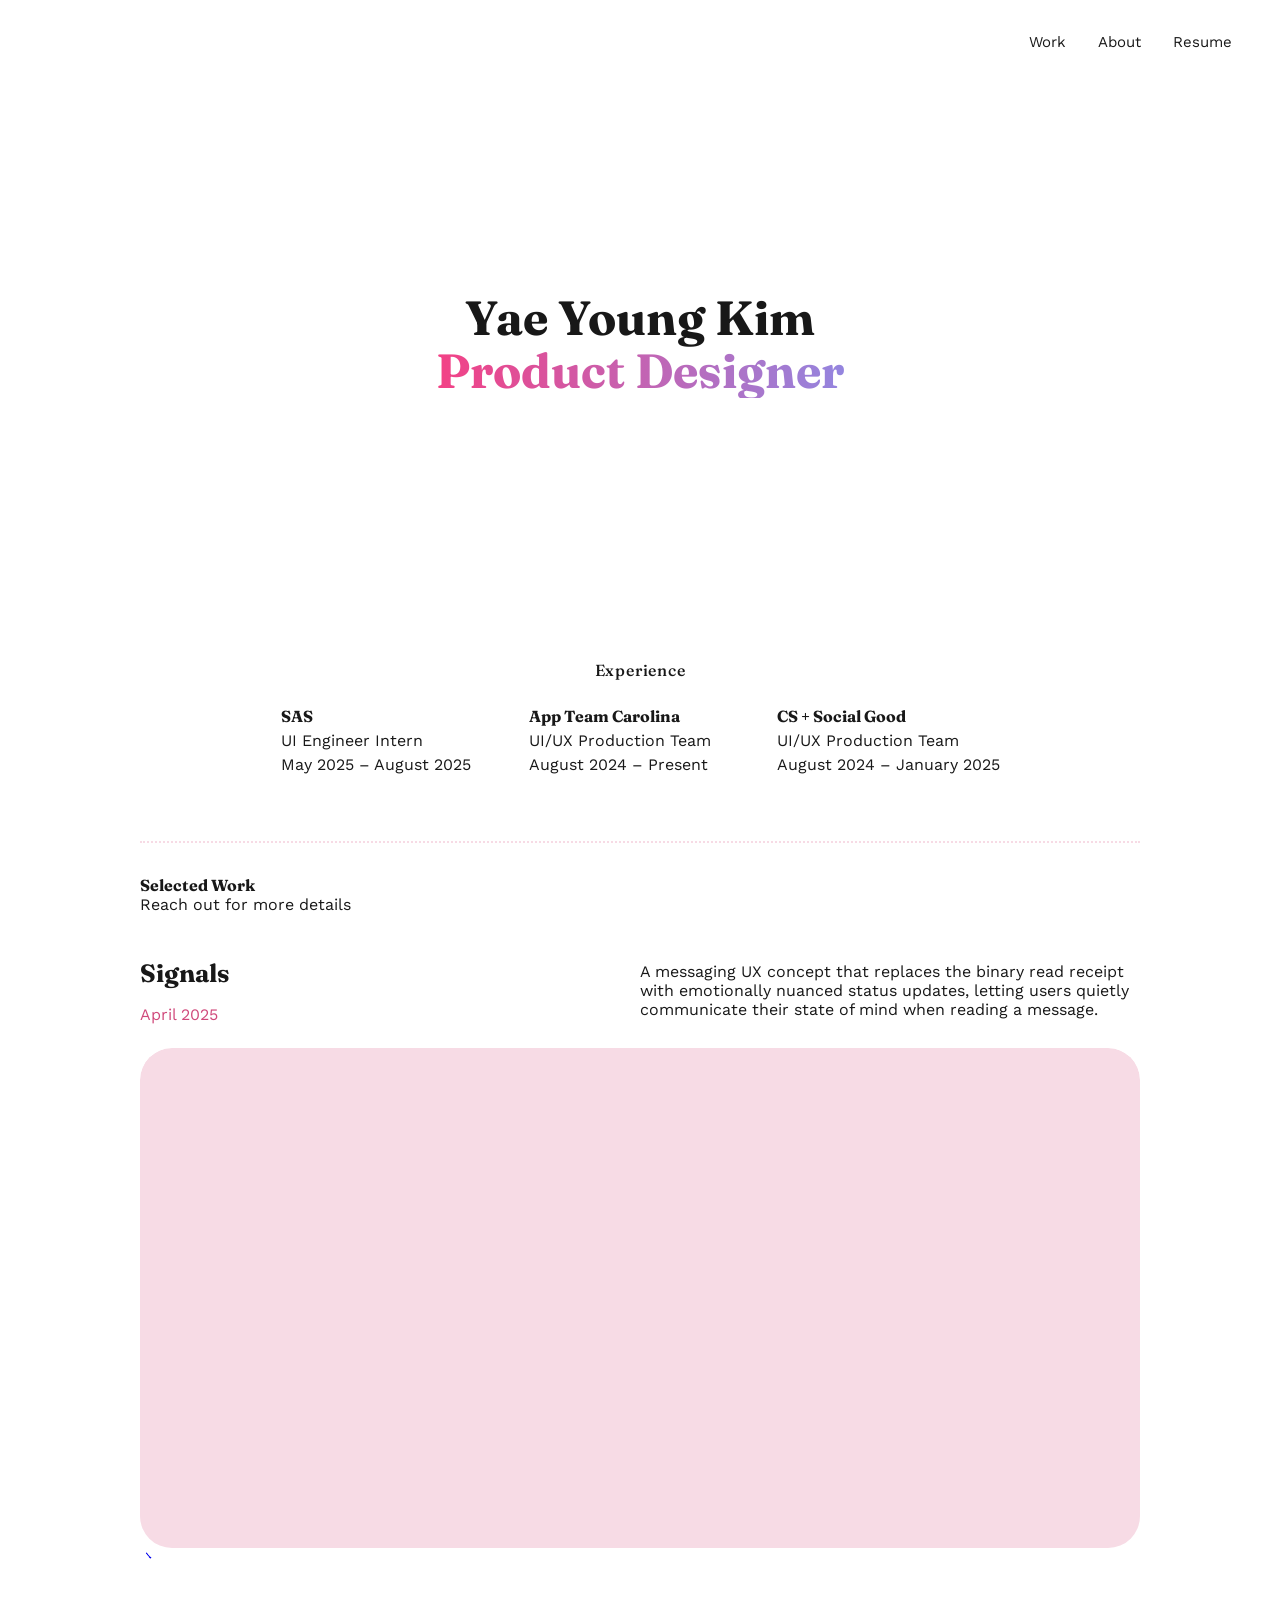
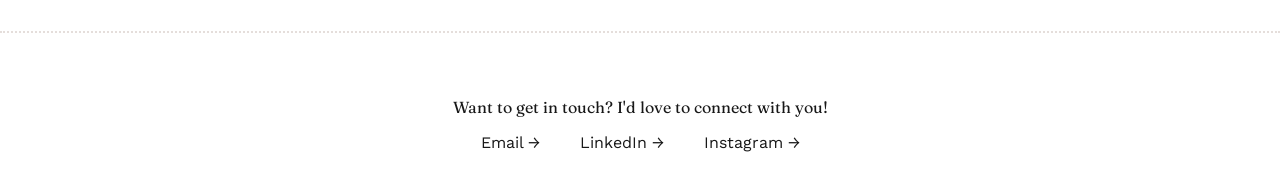
==== index.html @ 39e5ed63 "Icon for website" ====
<!DOCTYPE html>
<html lang="en">
  <head>
    <meta charset="UTF-8" />
    <meta name="viewport" content="width=device-width, initial-scale=1.0" />
    <title>Yae Young Kim | Product Designer</title>
    <!-- Google Fonts -->
    <link
      href="https://fonts.googleapis.com/css2?family=Fraunces:wght@700&family=Work+Sans:wght@400;500;700&display=swap"
      rel="stylesheet"
    />
    <link rel="stylesheet" href="styles.css" />
    <link rel="icon" href="Images/icon.jpg" type="image/x-icon" />
  </head>
  <body>
    <nav class="navbar">
      <ul>
        <li><a href="#work">Work</a></li>
        <li><a href="about.html">About</a></li>
        <li><a href="#resume">Resume</a></li>
      </ul>
    </nav>
    <main>
      <section class="hero">
        <h1>
          Yae Young Kim<br /><span class="gradient-text">Product Designer</span>
        </h1>
      </section>
      <section id="work" class="experience">
        <h2 style="font-family: 'Fraunces', serif">Experience</h2>
        <div class="experience-list">
          <div>
            <strong>SAS</strong><br />
            UI Engineer Intern<br />
            May 2025 – August 2025
          </div>
          <div>
            <strong>App Team Carolina</strong><br />
            UI/UX Production Team<br />
            August 2024 – Present
          </div>
          <div>
            <strong>CS + Social Good</strong><br />
            UI/UX Production Team<br />
            August 2024 – January 2025
          </div>
        </div>
      </section>
      <section id="selected-work" class="selected-work">
        <div class="work-header">
          <div>
            <span class="work-label">Selected Work</span><br />
            <span class="work-sub">Reach out for more details</span>
          </div>
        </div>
        <div class="work-project">
          <div class="work-project-main">
            <div class="work-project-info">
              <h3 class="work-title">
                <a href="signals.html" class="work-title-link"
                  >Signals <span class="arrow">&rarr;</span></a
                >
              </h3>
              <div class="work-date">April 2025</div>
            </div>
            <div class="work-project-desc">
              A messaging UX concept that replaces the binary read receipt with
              emotionally nuanced status updates, letting users quietly
              communicate their state of mind when reading a message.
            </div>
          </div>
          <div class="work-images">
            <a href="signals.html" class="work-image-link">
              <video
                src="Images/signals.mp4"
                class="work-img-desktop"
                autoplay
                loop
                muted
                playsinline
                poster="Images/signals-poster.jpg"
              ></video>
              <span class="img-arrow">&rarr;</span>
            </a>
          </div>
        </div>
      </section>
      <section id="about" class="about">
        <!-- About content goes here -->
      </section>
      <section id="resume" class="resume">
        <!-- Resume content or download link goes here -->
      </section>
    </main>
    <footer class="footer">
      <div class="footer-container">
        <p class="footer-heading">
          Want to get in touch? I'd love to connect with you!
        </p>
        <div class="footer-links">
          <a href="mailto:yaeyoung@ad.unc.edu">Email &rarr;</a>
          <a
            href="https://www.linkedin.com/in/yaeyyoung/"
            target="_blank"
            rel="noopener"
            >LinkedIn &rarr;</a
          >
          <a
            href="https://www.instagram.com/yaeyyoung/?hl=en"
            target="_blank"
            rel="noopener"
            >Instagram &rarr;</a
          >
        </div>
      </div>
    </footer>
  </body>
</html>
---- styles.css ----
body {
  margin: 0;
  padding: 0;
  background: white;
  font-family: "Work Sans", Arial, sans-serif;
  color: #181818;
}

.navbar {
  position: sticky;
  top: 0;
  background: white;
  padding: 2rem 3rem 0 0;
  text-align: right;
  z-index: 100;
  padding-bottom: 1.5rem;
}

.navbar ul {
  list-style: none;
  margin: 0;
  padding: 0;
  display: inline-flex;
  gap: 2rem;
}

.navbar a {
  text-decoration: none;
  color: #181818;
  font-family: "Work Sans", Arial, sans-serif;
  font-weight: 400;
  font-size: 15px;
  transition: color 0.2s;
}

.navbar a:hover {
  color: #a67c52;
}

main {
  display: flex;
  flex-direction: column;
  align-items: center;
  min-height: 100vh;
  justify-content: center;
}

.hero {
  display: flex;
  flex-direction: column;
  align-items: center;
  justify-content: center;
  min-height: 60vh;
}

.hero h1 {
  font-family: "Fraunces", serif;
  font-size: 3rem;
  font-weight: 700;
  text-align: center;
  margin: 0;
  line-height: 1.1;
}

.hero h1 span {
  display: block;
}

.experience {
  margin-top: 2rem;
  text-align: center;
}

.experience h2 {
  font-family: "Work Sans", Arial, sans-serif;
  font-size: 1rem;
  font-weight: 500;
  letter-spacing: 0.05em;
  margin-bottom: 1.5rem;
  color: #181818;
}

.experience-list {
  display: flex;
  justify-content: center;
  gap: 3rem;
  font-size: 1rem;
  font-family: "Work Sans", Arial, sans-serif;
  line-height: 1.5;
}

.experience-list div {
  min-width: 200px;
  text-align: left;
}

.experience-list strong {
  font-weight: 700;
  font-family: "Fraunces", serif;
}

@media (max-width: 900px) {
  .experience-list {
    flex-direction: column;
    align-items: center;
    gap: 1.5rem;
  }
  .experience-list div {
    text-align: center;
  }
}

.selected-work {
  margin: 4rem auto 0 auto;
  max-width: 1200px;
  padding: 2rem 0 0 0;
  border-top: 2px dotted #f7dbe5;
}

.work-header {
  margin-bottom: 2.5rem;
}

.work-label {
  font-family: "Fraunces", serif;
  font-weight: 700;
}

.work-sub {
  font-family: "Work Sans", Arial, sans-serif;
  color: #181818;
}

.work-project {
  display: flex;
  flex-direction: column;
}

.work-project-main {
  display: flex;
  flex-wrap: wrap;
  align-items: flex-start;
  justify-content: space-between;
  gap: 2rem;
  width: 100%;
  max-width: 100%;
  box-sizing: border-box;
}

.work-project-info {
  min-width: 320px;
}

.work-title {
  font-family: "Fraunces", serif;
  font-size: 25px;
  font-weight: 700;
  margin: 0 0 0.5rem 0;
  display: inline-block;
}

.work-title .arrow {
  display: inline-block;
  opacity: 0;
  transform: translateX(-10px);
  transition: opacity 0.3s, transform 0.3s;
}

.work-title-link:hover .arrow,
.work-title-link:focus .arrow {
  opacity: 1;
  transform: translateX(0);
}

.work-date {
  font-family: "Work Sans", Arial, sans-serif;
  margin-bottom: 0.5rem;
  color: #d0497b;
}

.work-project-desc {
  font-family: "Work Sans", Arial, sans-serif;
  max-width: 500px;
  margin-top: 0.5rem;
}

.work-images {
  width: 100%;
  max-width: 100%;
  margin-top: 1rem;
  display: flex;
  flex-direction: column;
  align-items: center;
  box-sizing: border-box;
}

.work-image-link {
  width: 100%;
  max-width: 100%;
  display: block;
  border-radius: 2rem;
  overflow: hidden;
}

.work-image-link img {
  width: 100%;
  max-width: 100%;
  height: 400px;
  object-fit: cover;
  display: block;
  transition: transform 0.4s cubic-bezier(0.4, 1.5, 0.5, 1);
}

.work-image-link:hover img,
.work-image-link:focus img {
  transform: scale(1.05);
  z-index: 1;
}

.work-img-mobile {
  border-radius: 2rem;
  background: #ede6e3;
  width: 300px;
  height: 180px;
  object-fit: cover;
}

.work-img-desktop {
  border-radius: 2rem;
  background: #f7dbe5;
  width: 100%;
  max-width: 100%;
  height: auto;
  object-fit: cover;
  display: block;
}

@media (max-width: 900px) {
  .work-project-main {
    flex-direction: column;
    gap: 1.5rem;
  }
  .work-title {
    font-size: 2rem;
  }
  .work-img-desktop {
    width: 90vw;
    height: auto;
    min-width: 0;
  }
  .work-img-mobile {
    width: 45vw;
    height: auto;
    min-width: 0;
  }
}

img {
  width: 100%;
  height: 400px;
  object-fit: cover;
  display: block;
}

.work-img-desktop,
.work-img-mobile {
  width: 100%;
  height: 500px;
  max-width: 100%;
  object-fit: cover;
  display: block;
}

.footer {
  border-top: 2px dotted #e5dedb;
  margin-top: 4rem;
  padding: 3rem 0 2rem 0;
  background: transparent;
}

.footer-container {
  max-width: 1200px;
  margin: 0 auto;
  text-align: center;
}

.footer-heading {
  font-family: "Fraunces", serif;
  margin-bottom: 2 rem;
  color: #181818;
}

.footer-links {
  display: flex;
  justify-content: center;
  gap: 2.5rem;
  flex-wrap: wrap;
}

.footer-links a {
  font-family: "Work Sans", Arial, sans-serif;
  color: #181818;
  text-decoration: none;
  transition: color 0.2s;
}

.footer-links a:hover {
  color: #a67c52;
}

@media (max-width: 700px) {
  .footer-heading {
    font-size: 1.5rem;
  }
  .footer-links {
    gap: 1.2rem;
  }
  .footer-links a {
    font-size: 1rem;
  }
}

.work-title-link {
  color: inherit;
  text-decoration: none;
  font-family: inherit;
  font-size: inherit;
  font-weight: inherit;
  display: inline-block;
  transition: color 0.2s;
}

.work-title-link:hover {
  color: #a67c52;
}

/* Remove or override any global .arrow styles if present */
.arrow {
  font-size: 2.2rem;
  vertical-align: middle;
  /* Remove any always-visible settings */
}

.gradient-text {
  background: linear-gradient(90deg, #f34185, #9485df);
  -webkit-background-clip: text;
  -webkit-text-fill-color: transparent;
  background-clip: text;
  color: transparent;
  display: inline-block;
}
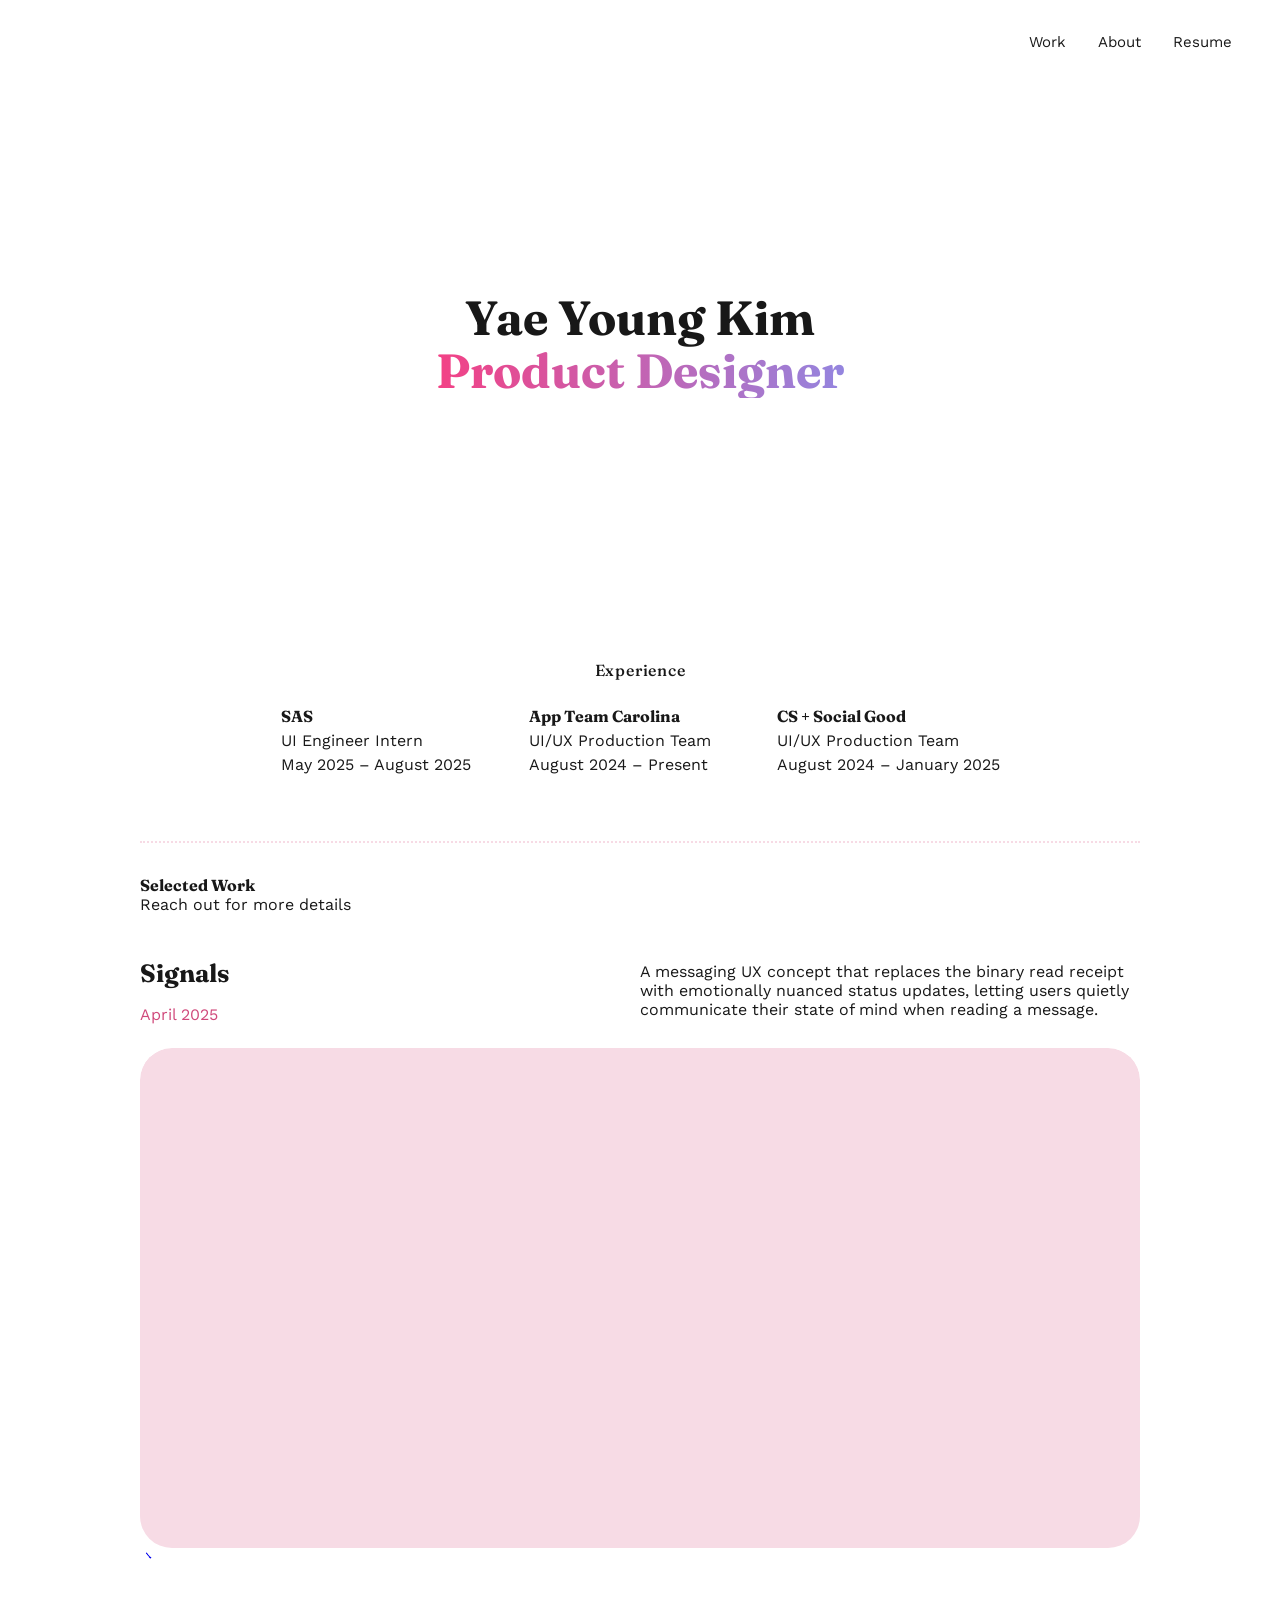
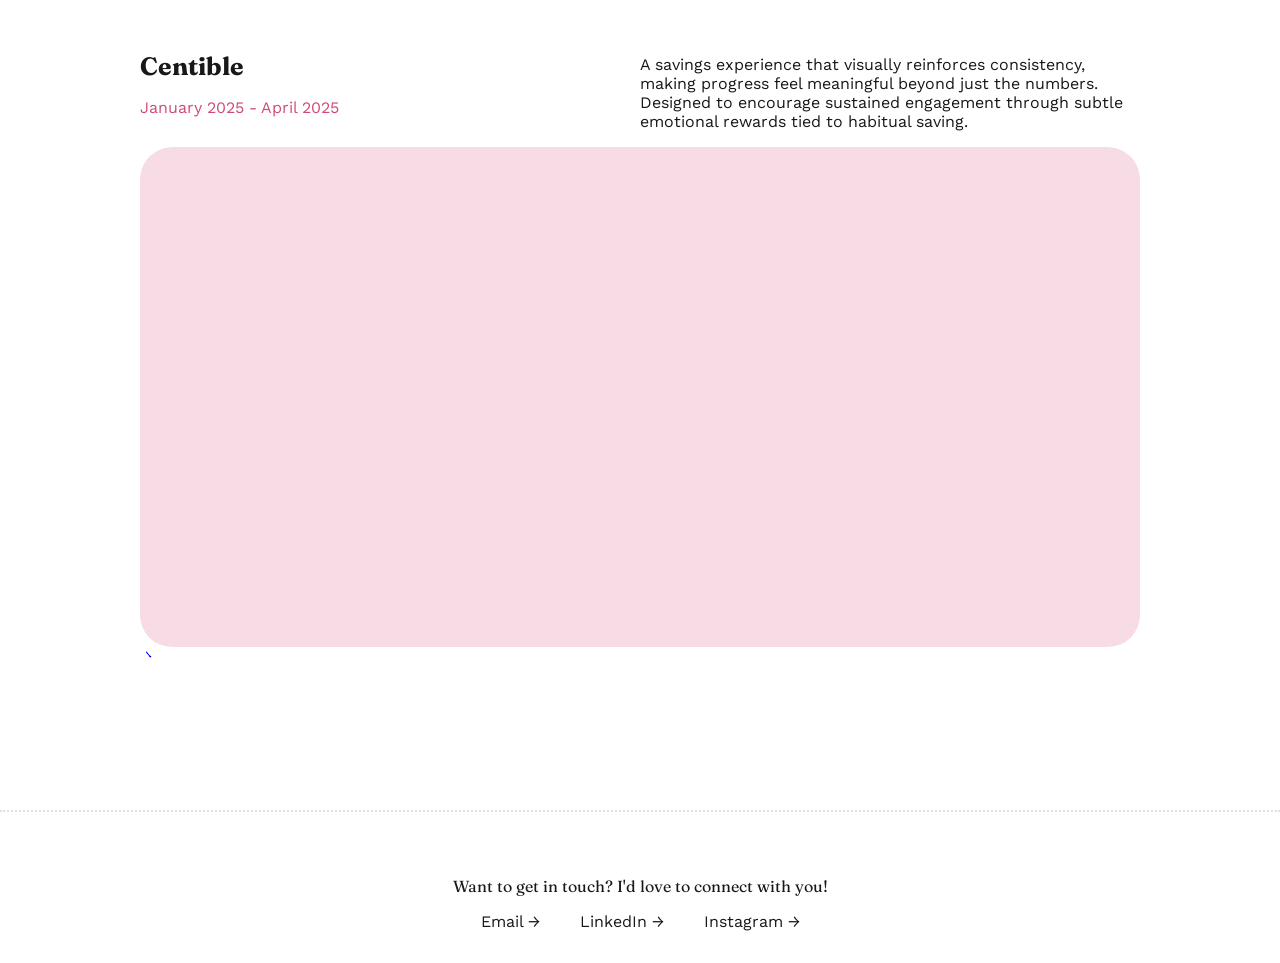
==== commit 1066989d: "Centible case study, minor font size changes to signals case study" ====
--- a/index.html
+++ b/index.html
@@ -53,6 +53,8 @@
             <span class="work-sub">Reach out for more details</span>
           </div>
         </div>
+
+        <!-- signals -->
         <div class="work-project">
           <div class="work-project-main">
             <div class="work-project-info">
@@ -79,6 +81,39 @@
                 muted
                 playsinline
                 poster="Images/signals-poster.jpg"
+              ></video>
+              <span class="img-arrow">&rarr;</span>
+            </a>
+          </div>
+        </div>
+
+        <!-- centible -->
+        <div class="work-project">
+          <div class="work-project-main">
+            <div class="work-project-info">
+              <h3 class="work-title">
+                <a href="centible.html" class="work-title-link"
+                  >Centible <span class="arrow">&rarr;</span></a
+                >
+              </h3>
+              <div class="work-date">January 2025 - April 2025</div>
+            </div>
+            <div class="work-project-desc">
+              A savings experience that visually reinforces consistency, making
+              progress feel meaningful beyond just the numbers. Designed to
+              encourage sustained engagement through subtle emotional rewards
+              tied to habitual saving.
+            </div>
+          </div>
+          <div class="work-images">
+            <a href="centible.html" class="work-image-link">
+              <video
+                src="Images/centible_cover.mp4"
+                class="work-img-desktop"
+                autoplay
+                loop
+                muted
+                playsinline
               ></video>
               <span class="img-arrow">&rarr;</span>
             </a>
--- a/styles.css
+++ b/styles.css
@@ -134,6 +134,7 @@
 .work-project {
   display: flex;
   flex-direction: column;
+  margin-bottom: 80px;
 }
 
 .work-project-main {
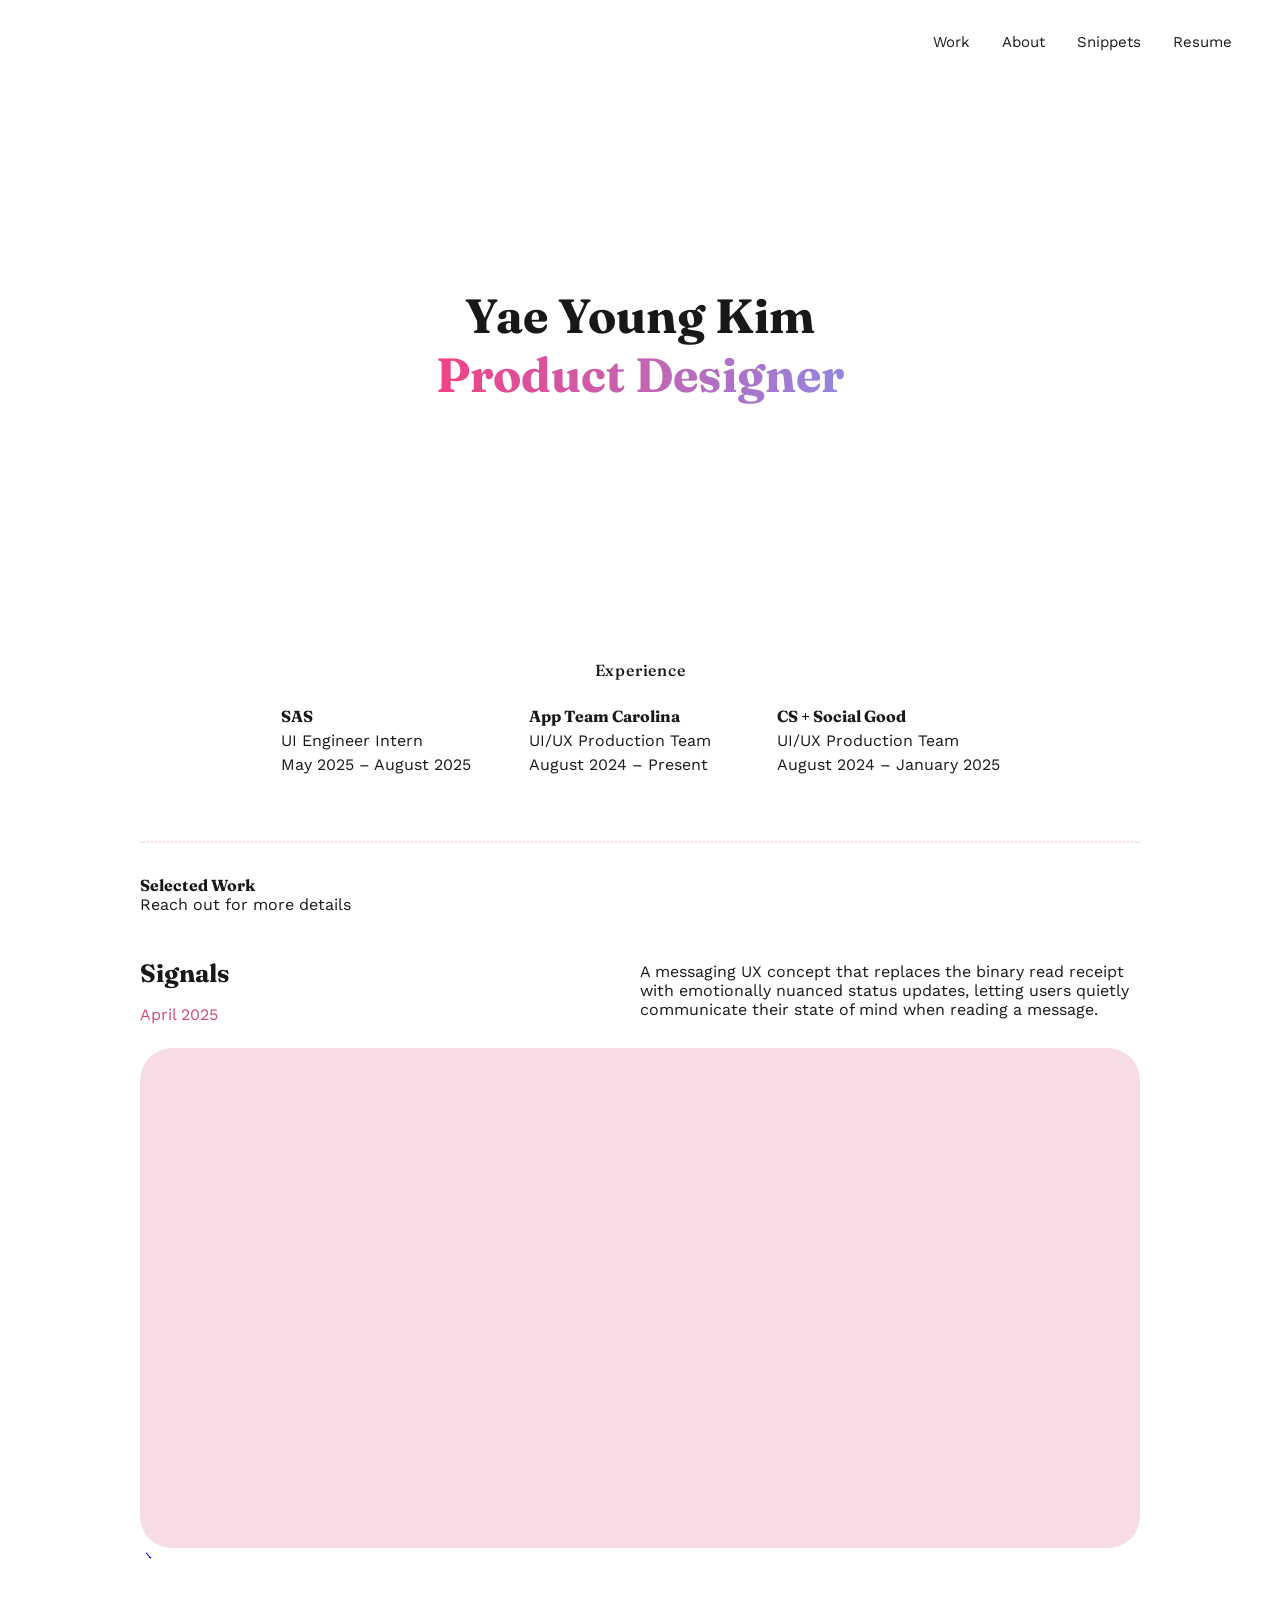
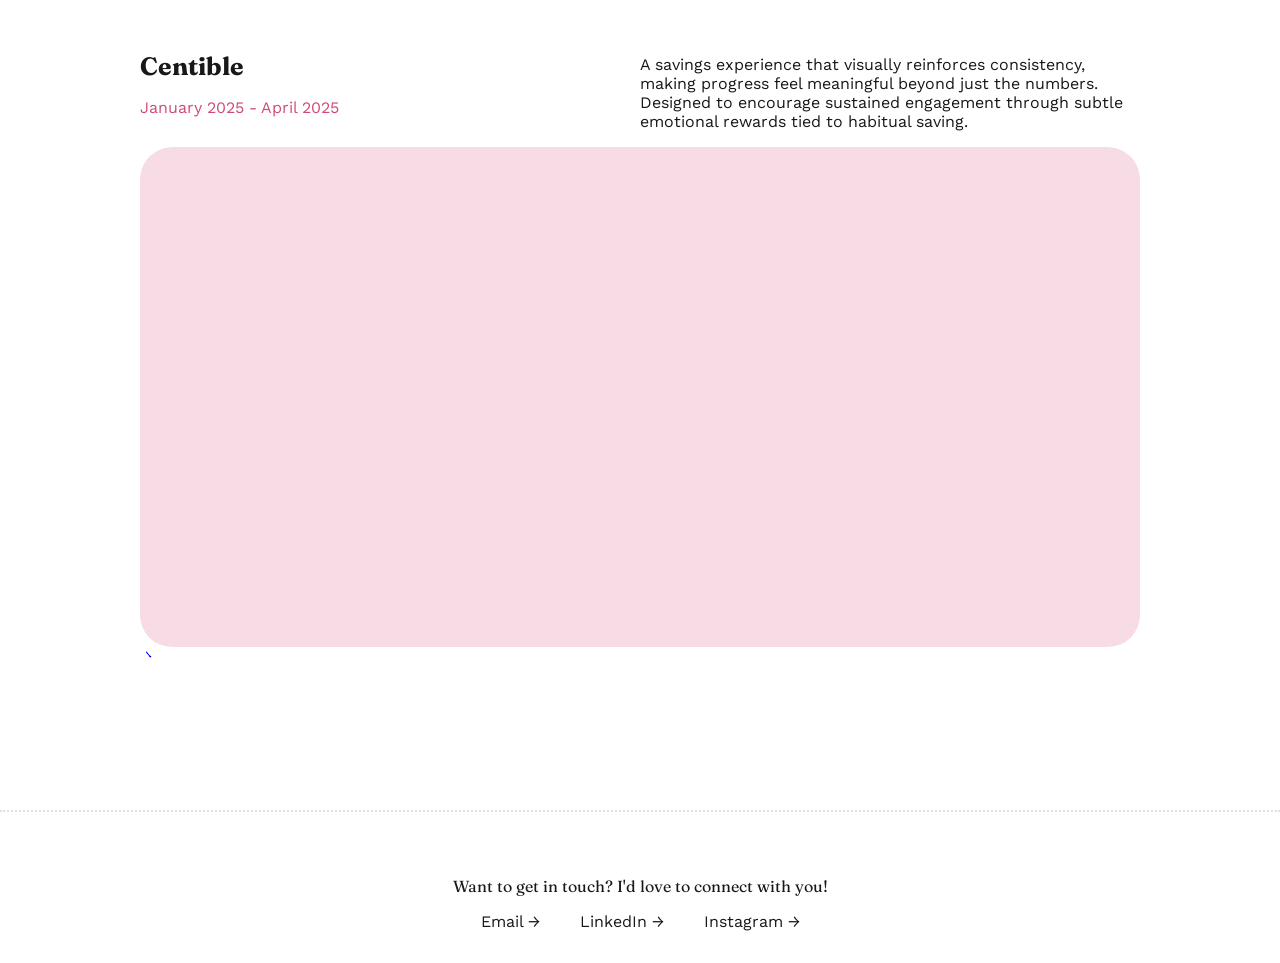
==== commit 5abba134: "Snippets section" ====
--- a/index.html
+++ b/index.html
@@ -17,6 +17,7 @@
       <ul>
         <li><a href="#work">Work</a></li>
         <li><a href="about.html">About</a></li>
+        <li><a href="album.html">Snippets</a></li>
         <li><a href="#resume">Resume</a></li>
       </ul>
     </nav>
--- a/styles.css
+++ b/styles.css
@@ -59,7 +59,6 @@
   font-weight: 700;
   text-align: center;
   margin: 0;
-  line-height: 1.1;
 }
 
 .hero h1 span {
@@ -350,3 +349,109 @@
   color: transparent;
   display: inline-block;
 }
+
+/* Album Page Styles */
+.album-hero {
+  display: flex;
+  flex-direction: column;
+  align-items: center;
+  justify-content: center;
+  min-height: 30vh;
+  text-align: center;
+  padding: 2rem 1rem;
+}
+
+.album-subtitle {
+  font-family: "Work Sans", Arial, sans-serif;
+  font-size: 1.2rem;
+  color: #181818;
+  margin-top: 1rem;
+}
+
+.masonry-grid {
+  columns: 4;
+  column-gap: 1.2rem;
+  padding: 1.5rem;
+  max-width: 1600px;
+  margin: 0 auto;
+}
+
+.masonry-item {
+  break-inside: avoid;
+  margin-bottom: 1.2rem;
+  position: relative;
+  border-radius: 1rem;
+  overflow: hidden;
+  background: #f5f5f5;
+}
+
+.masonry-item img,
+.masonry-item video {
+  width: 100%;
+  height: auto;
+  display: block;
+  transition: all 0.4s cubic-bezier(0.4, 1.5, 0.5, 1);
+}
+
+.image-overlay {
+  position: absolute;
+  top: 0;
+  left: 0;
+  right: 0;
+  bottom: 0;
+  background: rgba(255, 255, 255, 0);
+  display: flex;
+  align-items: center;
+  justify-content: center;
+  opacity: 0;
+  transition: all 0.4s cubic-bezier(0.4, 1.5, 0.5, 1);
+}
+
+.image-description {
+  color: #181818;
+  font-family: "Work Sans", Arial, sans-serif;
+  font-size: 1rem;
+  text-align: center;
+  padding: 1rem;
+  transform: translateY(20px);
+  transition: transform 0.4s cubic-bezier(0.4, 1.5, 0.5, 1);
+}
+
+.masonry-item:hover img,
+.masonry-item:hover video {
+  filter: brightness(0.9);
+}
+
+.masonry-item:hover .image-overlay {
+  background: rgba(255, 255, 255, 0.9);
+  opacity: 1;
+}
+
+.masonry-item:hover .image-description {
+  transform: translateY(0);
+}
+
+@media (max-width: 1400px) {
+  .masonry-grid {
+    columns: 3;
+    padding: 1rem;
+  }
+}
+
+@media (max-width: 1024px) {
+  .masonry-grid {
+    columns: 2;
+    padding: 1rem;
+  }
+}
+
+@media (max-width: 768px) {
+  .masonry-grid {
+    columns: 1;
+    padding: 0.5rem;
+  }
+
+  .masonry-item {
+    margin-bottom: 1rem;
+  }
+}
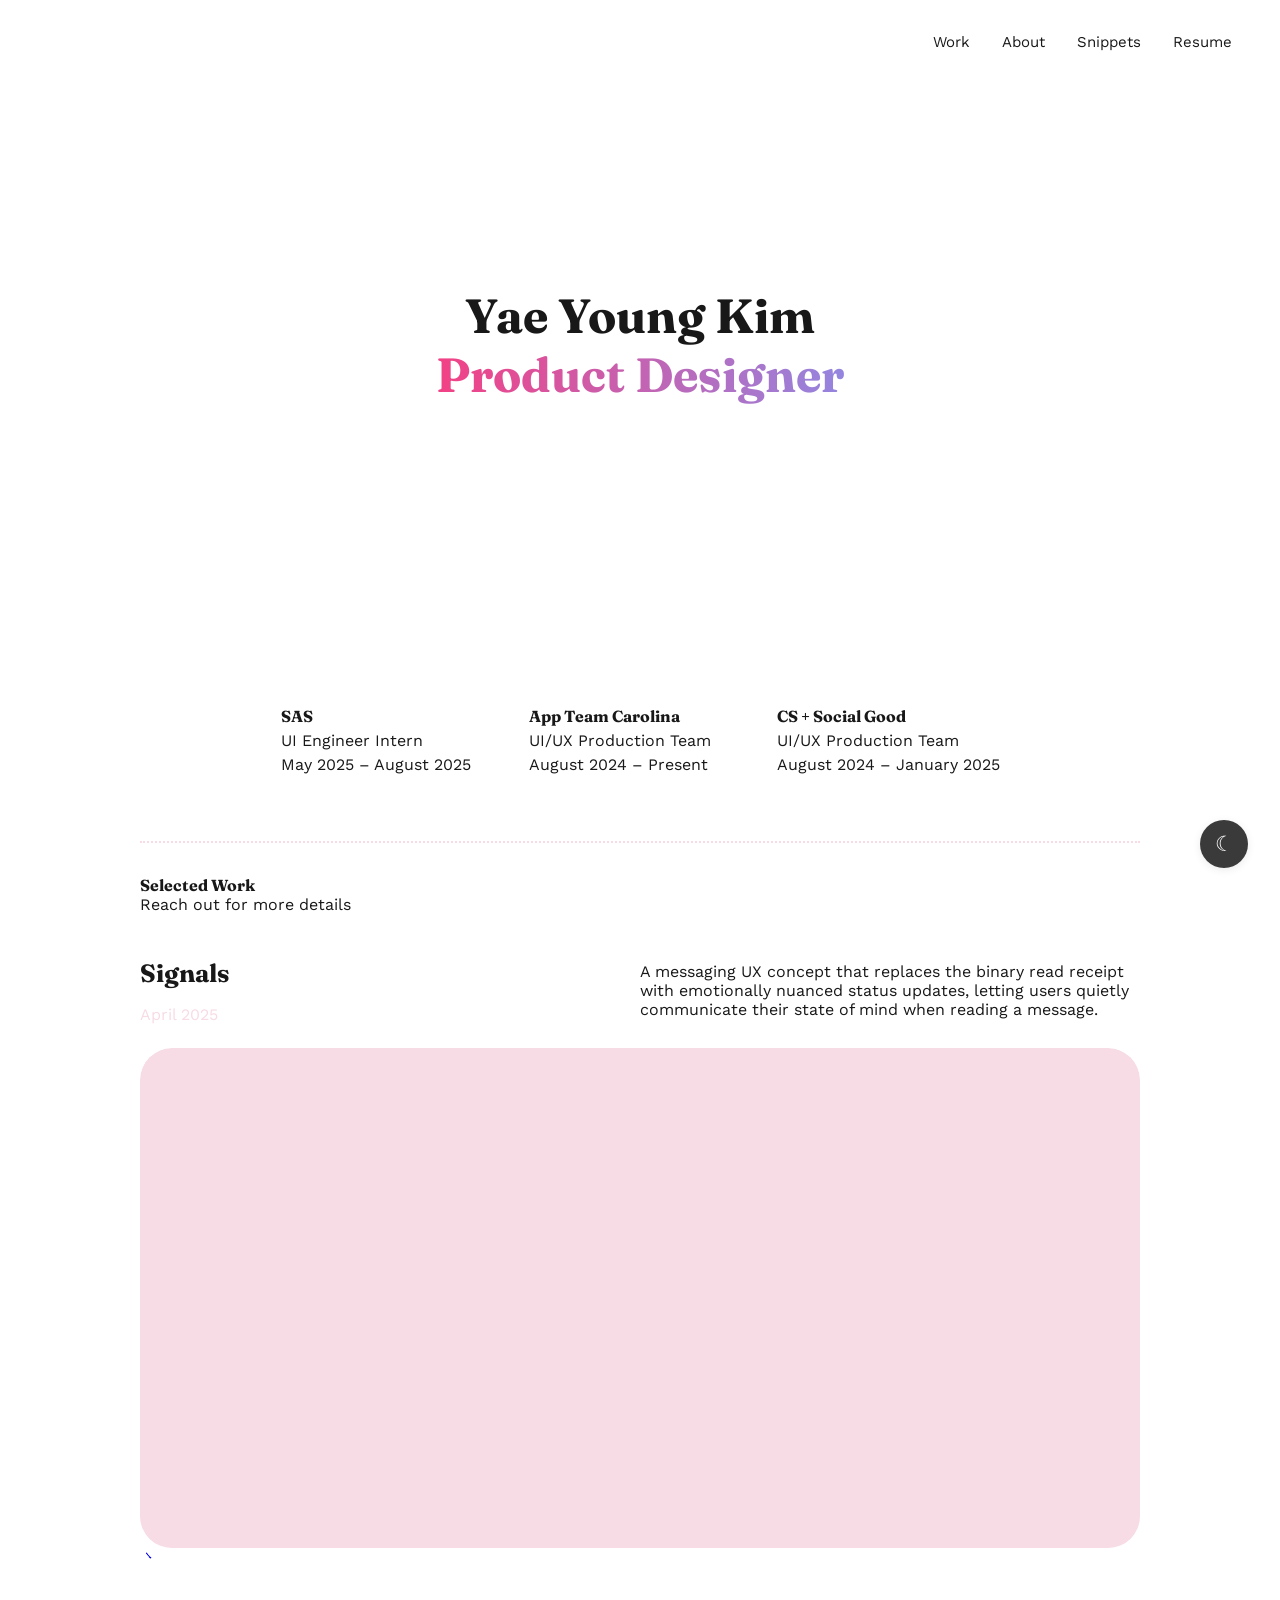
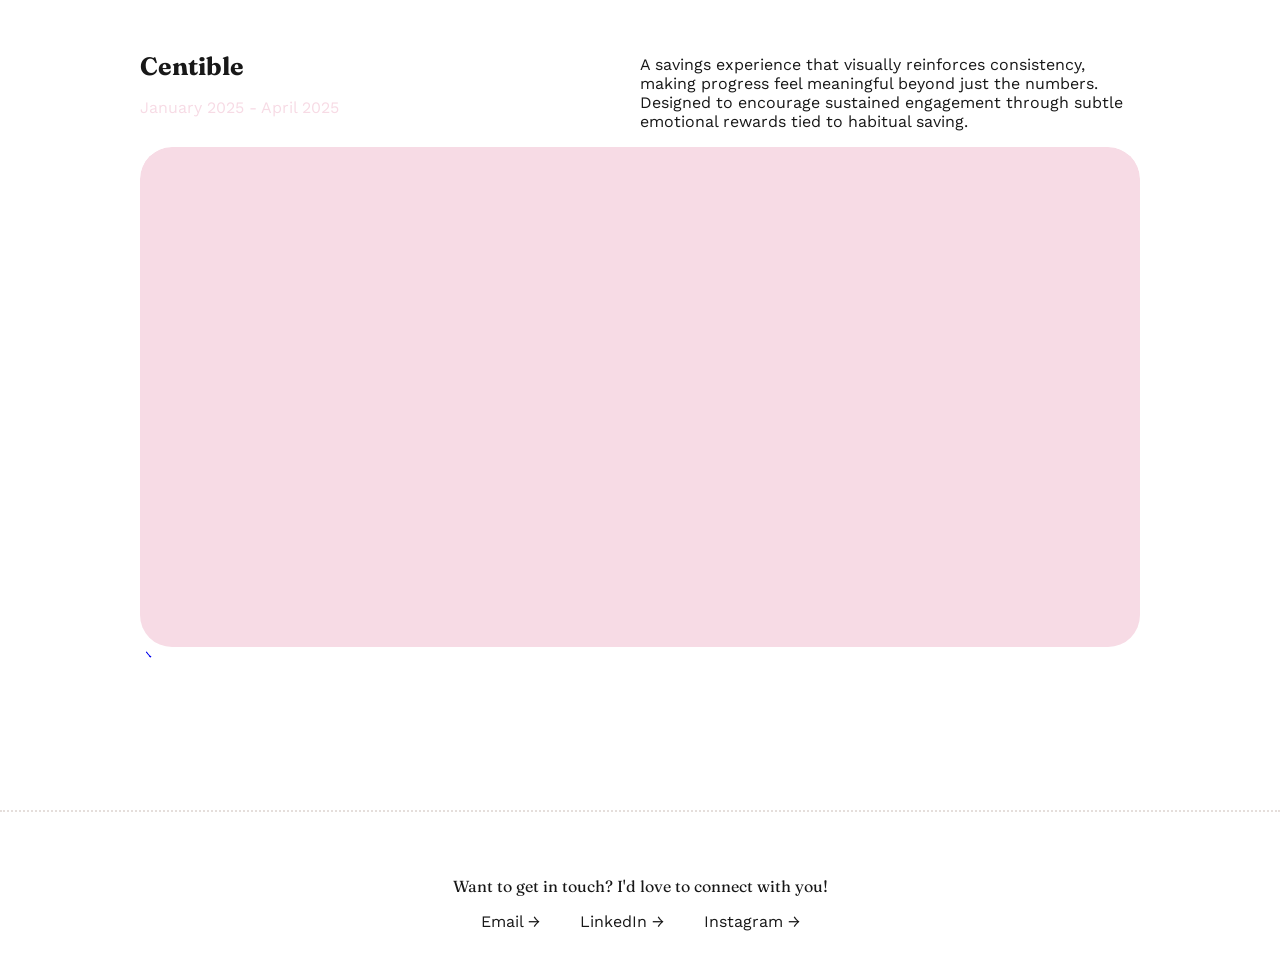
==== commit ad2448c0: "Dark mode, added an image to album.html, changed icon picture" ====
--- a/index.html
+++ b/index.html
@@ -3,14 +3,14 @@
   <head>
     <meta charset="UTF-8" />
     <meta name="viewport" content="width=device-width, initial-scale=1.0" />
-    <title>Yae Young Kim | Product Designer</title>
+    <title>Yae Young Kim</title>
     <!-- Google Fonts -->
     <link
       href="https://fonts.googleapis.com/css2?family=Fraunces:wght@700&family=Work+Sans:wght@400;500;700&display=swap"
       rel="stylesheet"
     />
     <link rel="stylesheet" href="styles.css" />
-    <link rel="icon" href="Images/icon.jpg" type="image/x-icon" />
+    <link rel="icon" href="Images/loopy.png" type="image/x-icon" />
   </head>
   <body>
     <nav class="navbar">
@@ -18,7 +18,14 @@
         <li><a href="#work">Work</a></li>
         <li><a href="about.html">About</a></li>
         <li><a href="album.html">Snippets</a></li>
-        <li><a href="#resume">Resume</a></li>
+        <li>
+          <a
+            href="https://drive.google.com/file/d/1s6A3gieS58q5g8A9rHvCLJMA7dpZjDUs/view?usp=sharing"
+            target="_blank"
+            rel="noopener"
+            >Resume</a
+          >
+        </li>
       </ul>
     </nav>
     <main>
@@ -150,5 +157,29 @@
         </div>
       </div>
     </footer>
+    <button
+      id="darkModeToggle"
+      class="dark-mode-toggle"
+      aria-label="Toggle dark mode"
+    >
+      ☾
+    </button>
+    <script>
+      const toggle = document.getElementById("darkModeToggle");
+      const prefersDark = window.matchMedia(
+        "(prefers-color-scheme: dark)"
+      ).matches;
+      const savedMode = localStorage.getItem("darkMode");
+      if (savedMode === "true" || (!savedMode && prefersDark)) {
+        document.body.classList.add("dark-mode");
+      }
+      toggle.addEventListener("click", () => {
+        document.body.classList.toggle("dark-mode");
+        localStorage.setItem(
+          "darkMode",
+          document.body.classList.contains("dark-mode")
+        );
+      });
+    </script>
   </body>
 </html>
--- a/styles.css
+++ b/styles.css
@@ -76,7 +76,7 @@
   font-weight: 500;
   letter-spacing: 0.05em;
   margin-bottom: 1.5rem;
-  color: #181818;
+  color: white;
 }
 
 .experience-list {
@@ -175,7 +175,7 @@
 .work-date {
   font-family: "Work Sans", Arial, sans-serif;
   margin-bottom: 0.5rem;
-  color: #d0497b;
+  color: #f7dbe5;
 }
 
 .work-project-desc {
@@ -455,3 +455,91 @@
     margin-bottom: 1rem;
   }
 }
+
+/* Dark Mode Toggle Button */
+.dark-mode-toggle {
+  position: fixed;
+  bottom: 2rem;
+  right: 2rem;
+  width: 48px;
+  height: 48px;
+  background: #3a3a3a;
+  border: none;
+  border-radius: 50%;
+  box-shadow: 0 2px 8px rgba(0, 0, 0, 0.08);
+  display: flex;
+  align-items: center;
+  justify-content: center;
+  cursor: pointer;
+  z-index: 2000;
+  font-size: 1.3rem;
+  transition: background 0.3s;
+  color: white;
+}
+
+.dark-mode-toggle:hover {
+  background: #686666;
+}
+
+.dark-mode-toggle .moon {
+  display: block;
+  width: 24px;
+  height: 24px;
+  background: radial-gradient(circle at 60% 40%, #181818 60%, transparent 62%);
+  border-radius: 50%;
+  position: relative;
+}
+
+.dark-mode-toggle .moon::before {
+  content: "";
+  position: absolute;
+  left: 8px;
+  top: 4px;
+  width: 16px;
+  height: 16px;
+  background: #f7dbe5;
+  border-radius: 50%;
+  box-shadow: 0 0 0 0 #f7dbe5;
+}
+
+/* Dark Mode Styles */
+body.dark-mode {
+  background: #181818;
+  color: white;
+}
+
+body.dark-mode .navbar,
+body.dark-mode .footer {
+  background: #181818;
+  border-color: #3a3a3a;
+}
+
+body.dark-mode .navbar a,
+body.dark-mode .footer-links a,
+body.dark-mode .footer-heading {
+  color: white;
+}
+
+body.dark-mode .selected-work,
+body.dark-mode .experience,
+body.dark-mode .about-section,
+body.dark-mode .album-hero,
+body.dark-mode .masonry-item {
+  color: white;
+}
+
+body.dark-mode .gradient-text {
+  background: linear-gradient(90deg, #e75488, #9485df);
+  -webkit-background-clip: text;
+  -webkit-text-fill-color: transparent;
+  background-clip: text;
+  color: transparent;
+}
+
+body.dark-mode .image-overlay {
+  background: rgba(24, 24, 24, 0.85) !important;
+}
+
+body.dark-mode .image-description {
+  color: #f7dbe5;
+}
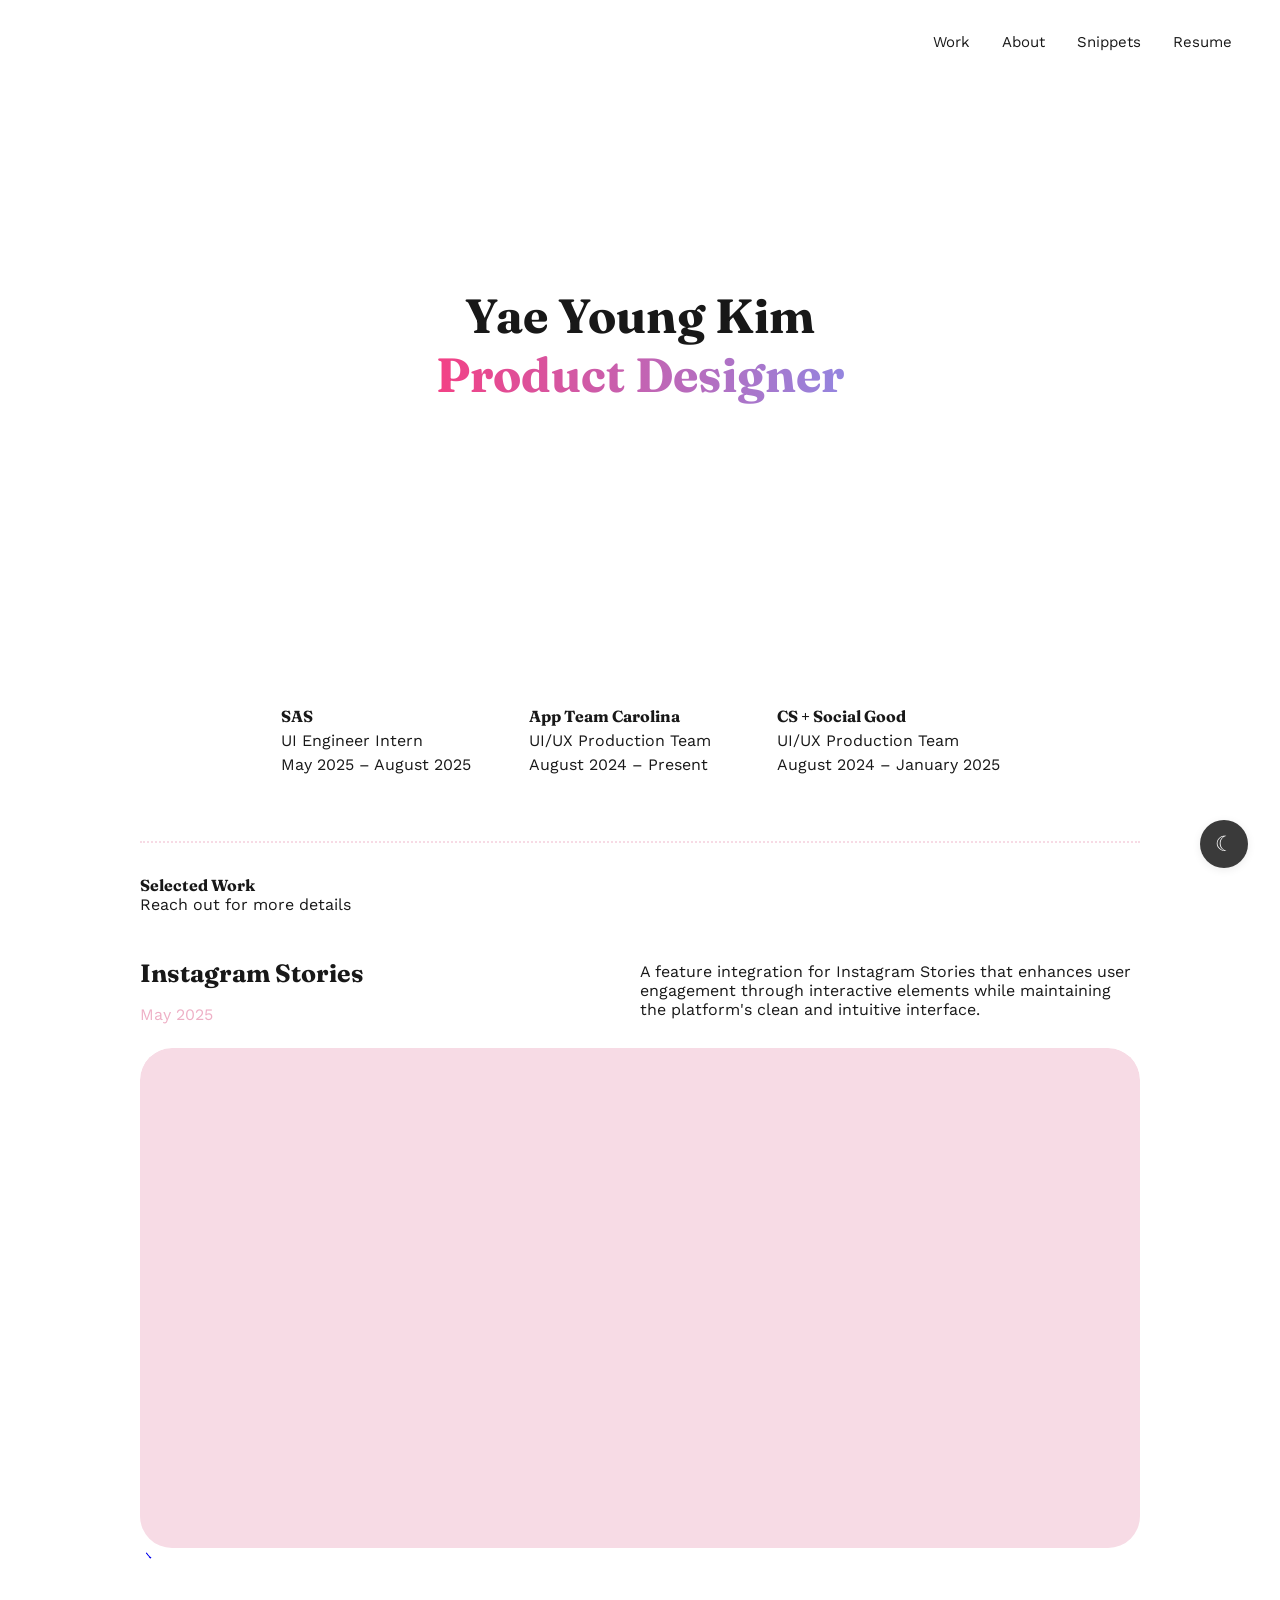
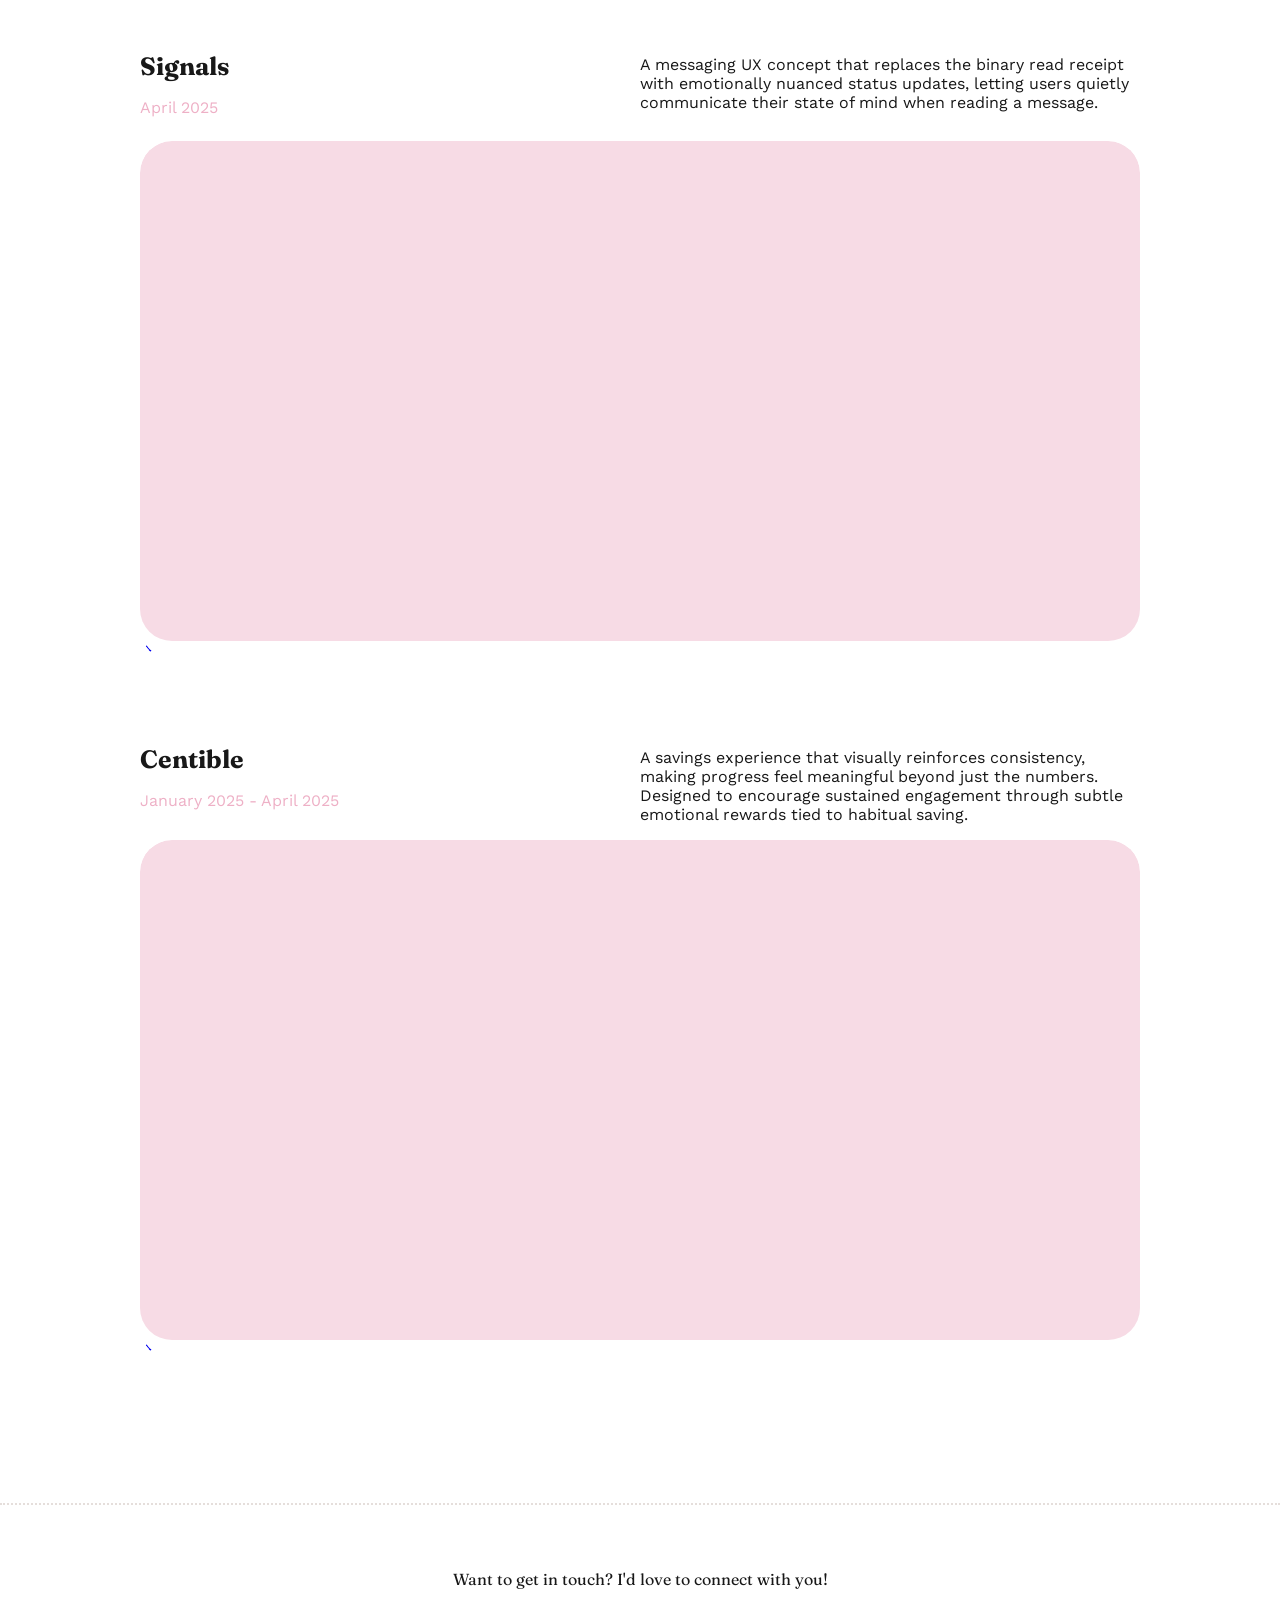
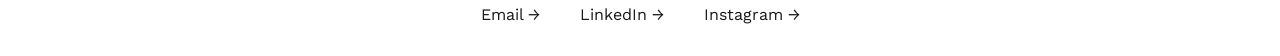
==== commit 173691ae: "Dark mode changes and added instagram case study" ====
--- a/index.html
+++ b/index.html
@@ -62,6 +62,39 @@
           </div>
         </div>
 
+        <!-- instagram -->
+        <div class="work-project">
+          <div class="work-project-main">
+            <div class="work-project-info">
+              <h3 class="work-title">
+                <a href="instagram.html" class="work-title-link"
+                  >Instagram Stories <span class="arrow">&rarr;</span></a
+                >
+              </h3>
+              <div class="work-date">May 2025</div>
+            </div>
+            <div class="work-project-desc">
+              A feature integration for Instagram Stories that enhances user
+              engagement through interactive elements while maintaining the
+              platform's clean and intuitive interface.
+            </div>
+          </div>
+          <div class="work-images">
+            <a href="instagram.html" class="work-image-link">
+              <video
+                src="Images/IG.mp4"
+                class="work-img-desktop"
+                autoplay
+                loop
+                muted
+                playsinline
+                poster="Images/instagram-poster.jpg"
+              ></video>
+              <span class="img-arrow">&rarr;</span>
+            </a>
+          </div>
+        </div>
+
         <!-- signals -->
         <div class="work-project">
           <div class="work-project-main">
--- a/styles.css
+++ b/styles.css
@@ -175,7 +175,7 @@
 .work-date {
   font-family: "Work Sans", Arial, sans-serif;
   margin-bottom: 0.5rem;
-  color: #f7dbe5;
+  color: #eeb0c6;
 }
 
 .work-project-desc {
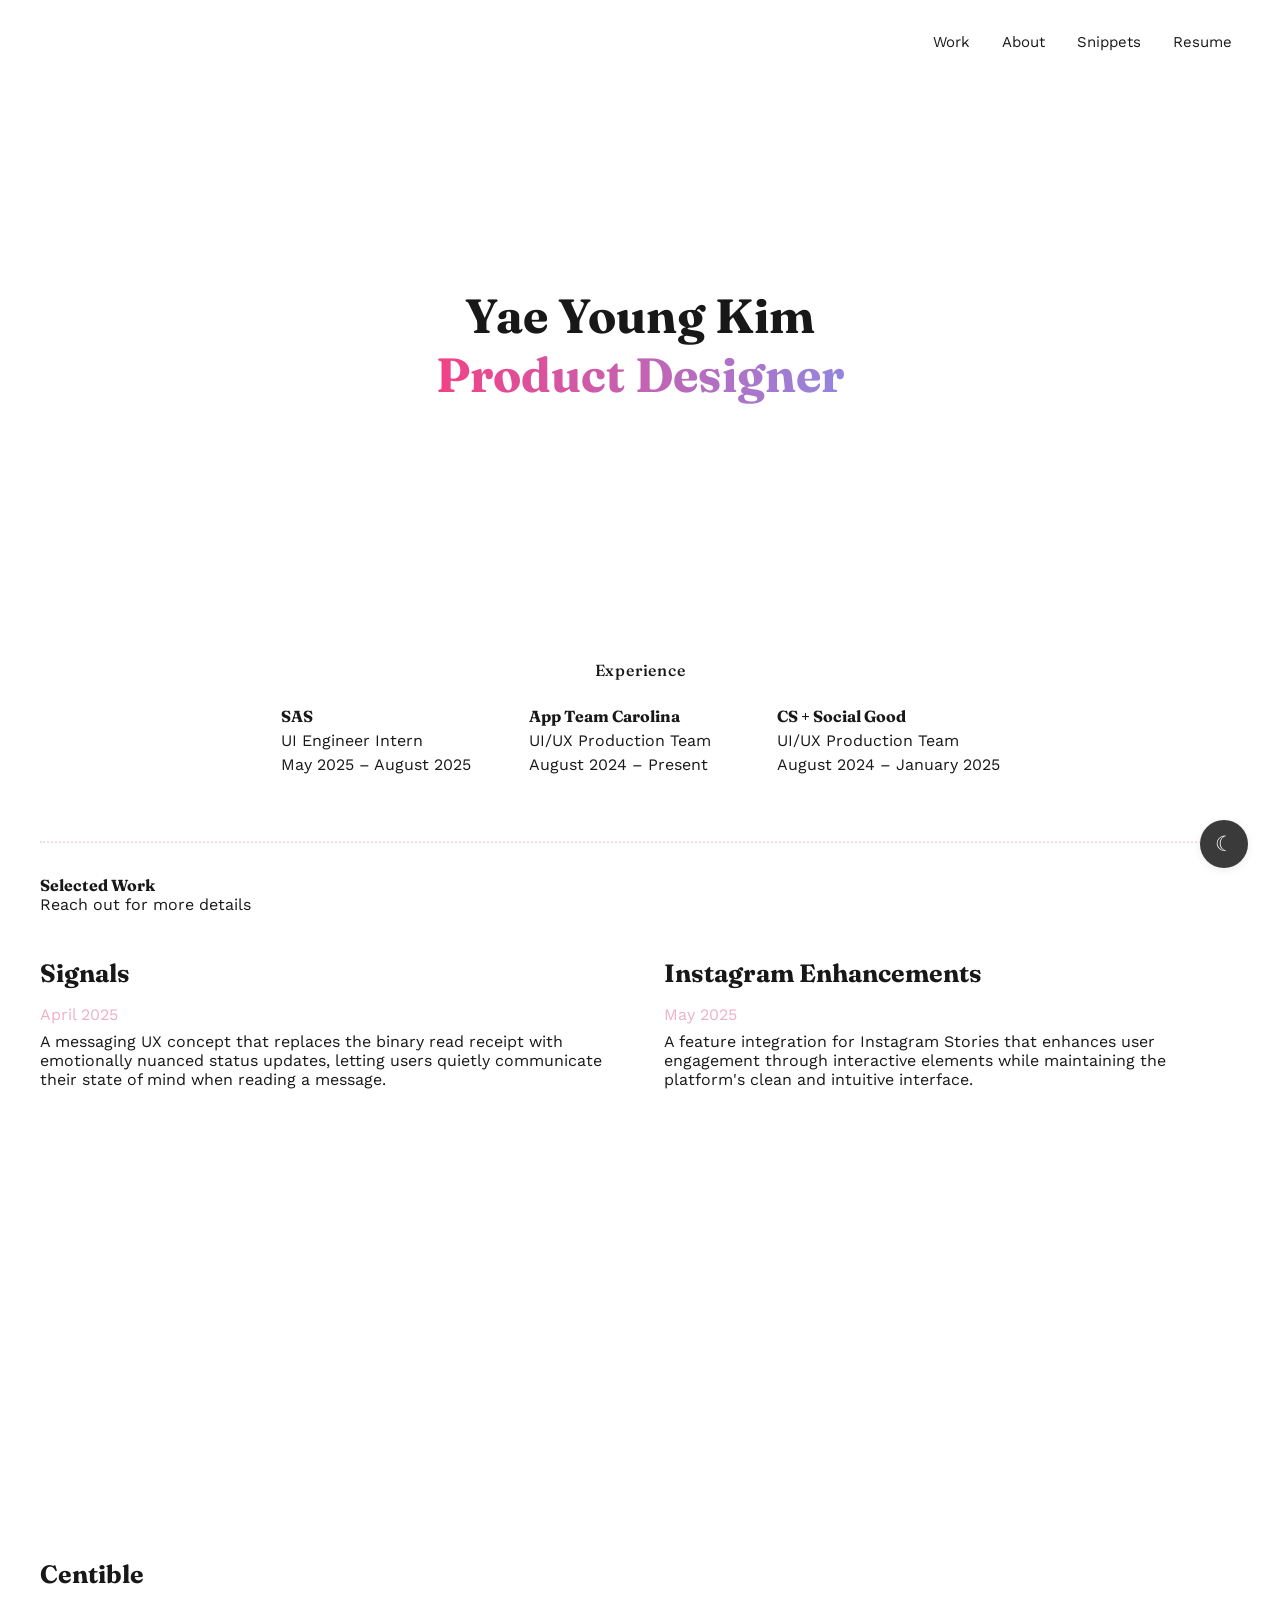
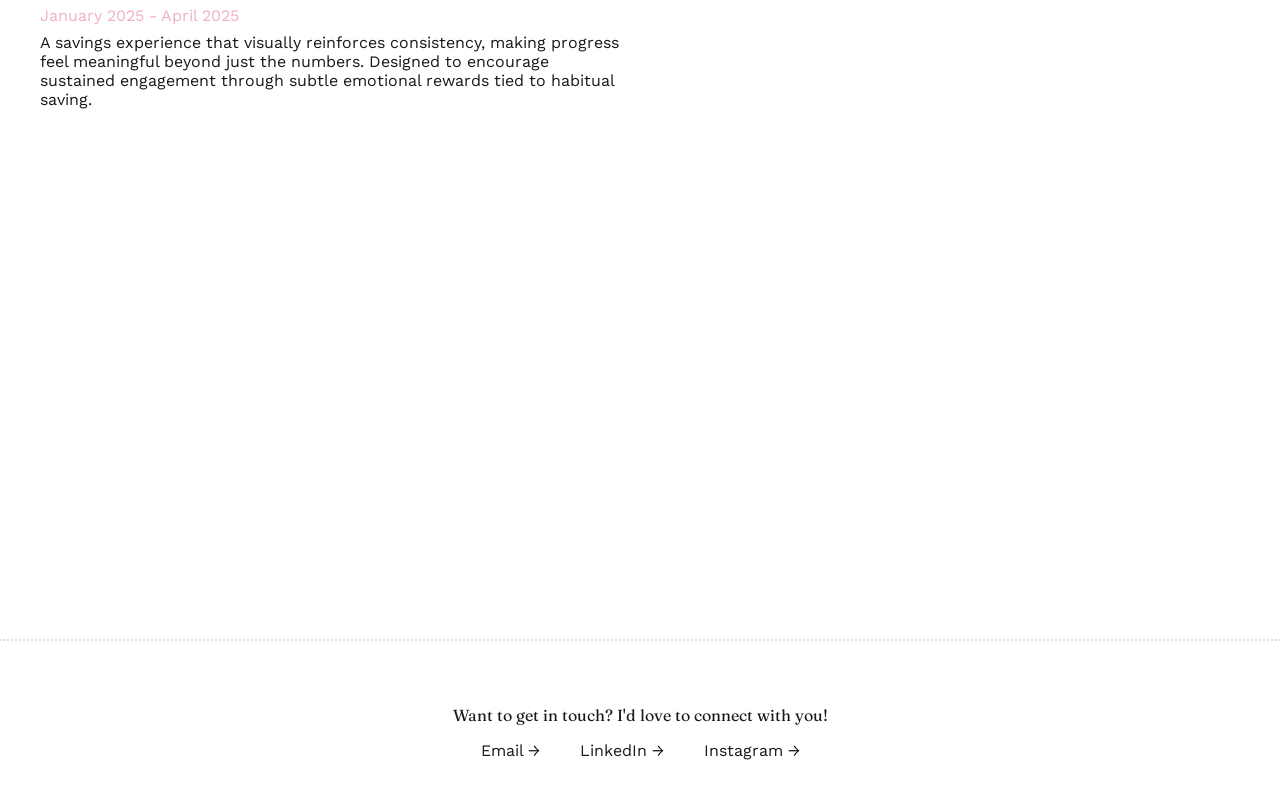
==== commit 2793d405: "Fixes" ====
--- a/index.html
+++ b/index.html
@@ -62,27 +62,24 @@
           </div>
         </div>
 
-        <!-- instagram -->
-        <div class="work-project">
+        <!-- duri -->
+        <!-- <div class="work-project">
           <div class="work-project-main">
             <div class="work-project-info">
               <h3 class="work-title">
-                <a href="instagram.html" class="work-title-link"
-                  >Instagram Stories <span class="arrow">&rarr;</span></a
+                <a href="duri.html" class="work-title-link"
+                  >Duri - Study Better, Together.
+                  <span class="arrow">&rarr;</span></a
                 >
               </h3>
               <div class="work-date">May 2025</div>
             </div>
-            <div class="work-project-desc">
-              A feature integration for Instagram Stories that enhances user
-              engagement through interactive elements while maintaining the
-              platform's clean and intuitive interface.
-            </div>
+            <div class="work-project-desc">Coming soon! Stay tuned.</div>
           </div>
           <div class="work-images">
-            <a href="instagram.html" class="work-image-link">
+            <a href="duri.html" class="work-image-link">
               <video
-                src="Images/IG.mp4"
+                src="#"
                 class="work-img-desktop"
                 autoplay
                 loop
@@ -93,79 +90,105 @@
               <span class="img-arrow">&rarr;</span>
             </a>
           </div>
-        </div>
-
-        <!-- signals -->
-        <div class="work-project">
-          <div class="work-project-main">
-            <div class="work-project-info">
-              <h3 class="work-title">
-                <a href="signals.html" class="work-title-link"
-                  >Signals <span class="arrow">&rarr;</span></a
-                >
-              </h3>
-              <div class="work-date">April 2025</div>
-            </div>
-            <div class="work-project-desc">
-              A messaging UX concept that replaces the binary read receipt with
-              emotionally nuanced status updates, letting users quietly
-              communicate their state of mind when reading a message.
-            </div>
-          </div>
-          <div class="work-images">
-            <a href="signals.html" class="work-image-link">
-              <video
-                src="Images/signals.mp4"
-                class="work-img-desktop"
-                autoplay
-                loop
-                muted
-                playsinline
-                poster="Images/signals-poster.jpg"
-              ></video>
-              <span class="img-arrow">&rarr;</span>
-            </a>
-          </div>
-        </div>
-
-        <!-- centible -->
-        <div class="work-project">
-          <div class="work-project-main">
-            <div class="work-project-info">
-              <h3 class="work-title">
-                <a href="centible.html" class="work-title-link"
-                  >Centible <span class="arrow">&rarr;</span></a
-                >
-              </h3>
-              <div class="work-date">January 2025 - April 2025</div>
-            </div>
-            <div class="work-project-desc">
-              A savings experience that visually reinforces consistency, making
-              progress feel meaningful beyond just the numbers. Designed to
-              encourage sustained engagement through subtle emotional rewards
-              tied to habitual saving.
-            </div>
-          </div>
-          <div class="work-images">
-            <a href="centible.html" class="work-image-link">
-              <video
-                src="Images/centible_cover.mp4"
-                class="work-img-desktop"
-                autoplay
-                loop
-                muted
-                playsinline
-              ></video>
-              <span class="img-arrow">&rarr;</span>
-            </a>
-          </div>
-        </div>
-      </section>
-      <section id="about" class="about">
-        <!-- About content goes here -->
-      </section>
-      <section id="resume" class="resume">
-        <!-- Resume content or download link goes here -->
+        </div> -->
+
+        <div class="work-project-row">
+          <!-- Signals Card -->
+          <div class="work-project">
+            <div class="work-project-main">
+              <div class="work-project-info">
+                <h3 class="work-title">
+                  <a href="signals.html" class="work-title-link"
+                    >Signals <span class="arrow">&rarr;</span></a
+                  >
+                </h3>
+                <div class="work-date">April 2025</div>
+              </div>
+              <div class="work-project-desc">
+                A messaging UX concept that replaces the binary read receipt
+                with emotionally nuanced status updates, letting users quietly
+                communicate their state of mind when reading a message.
+              </div>
+            </div>
+            <div class="work-images">
+              <a href="signals.html" class="work-image-link"
+                ><video
+                  src="Images/signals.mp4"
+                  class="work-img-desktop-small"
+                  autoplay
+                  loop
+                  muted
+                  playsinline
+                ></video
+              ></a>
+            </div>
+          </div>
+
+          <!-- Instagram Enhancements Card -->
+          <div class="work-project">
+            <div class="work-project-main">
+              <div class="work-project-info">
+                <h3 class="work-title">
+                  <a href="instagram.html" class="work-title-link"
+                    >Instagram Enhancements <span class="arrow">&rarr;</span></a
+                  >
+                </h3>
+                <div class="work-date">May 2025</div>
+              </div>
+              <div class="work-project-desc">
+                A feature integration for Instagram Stories that enhances user
+                engagement through interactive elements while maintaining the
+                platform's clean and intuitive interface.
+              </div>
+            </div>
+            <div class="work-images">
+              <a href="instagram.html" class="work-image-link"
+                ><video
+                  src="Images/IG.mp4"
+                  class="work-img-desktop-small"
+                  autoplay
+                  loop
+                  muted
+                  playsinline
+                ></video
+              ></a>
+            </div>
+          </div>
+        </div>
+
+        <!-- Centible Card -->
+        <div class="work-project-row">
+          <div class="work-project">
+            <div class="work-project-main">
+              <div class="work-project-info">
+                <h3 class="work-title">
+                  <a href="centible.html" class="work-title-link"
+                    >Centible <span class="arrow">&rarr;</span></a
+                  >
+                </h3>
+                <div class="work-date">January 2025 - April 2025</div>
+              </div>
+              <div class="work-project-desc">
+                A savings experience that visually reinforces consistency,
+                making progress feel meaningful beyond just the numbers.
+                Designed to encourage sustained engagement through subtle
+                emotional rewards tied to habitual saving.
+              </div>
+            </div>
+            <div class="work-images">
+              <a href="centible.html" class="work-image-link"
+                ><video
+                  src="Images/centible_cover.mp4"
+                  class="work-img-desktop-small"
+                  autoplay
+                  loop
+                  muted
+                  playsinline
+                ></video
+              ></a>
+            </div>
+          </div>
+        </div>
       </section>
     </main>
     <footer class="footer">
--- a/styles.css
+++ b/styles.css
@@ -76,7 +76,6 @@
   font-weight: 500;
   letter-spacing: 0.05em;
   margin-bottom: 1.5rem;
-  color: white;
 }
 
 .experience-list {
@@ -127,13 +126,12 @@
 
 .work-sub {
   font-family: "Work Sans", Arial, sans-serif;
-  color: #181818;
 }
 
 .work-project {
   display: flex;
   flex-direction: column;
-  margin-bottom: 80px;
+  margin-bottom: 50px;
 }
 
 .work-project-main {
@@ -141,7 +139,6 @@
   flex-wrap: wrap;
   align-items: flex-start;
   justify-content: space-between;
-  gap: 2rem;
   width: 100%;
   max-width: 100%;
   box-sizing: border-box;
@@ -174,13 +171,11 @@
 
 .work-date {
   font-family: "Work Sans", Arial, sans-serif;
-  margin-bottom: 0.5rem;
   color: #eeb0c6;
 }
 
 .work-project-desc {
   font-family: "Work Sans", Arial, sans-serif;
-  max-width: 500px;
   margin-top: 0.5rem;
 }
 
@@ -253,6 +248,10 @@
     height: auto;
     min-width: 0;
   }
+  .selected-work {
+    padding-left: 30px;
+    padding-right: 30px;
+  }
 }
 
 img {
@@ -265,10 +264,20 @@
 .work-img-desktop,
 .work-img-mobile {
   width: 100%;
-  height: 500px;
+  height: 600px;
   max-width: 100%;
   object-fit: cover;
   display: block;
+}
+
+.work-img-desktop-small,
+.work-img-mobile {
+  width: 100%;
+  height: 400px;
+  max-width: 100%;
+  object-fit: cover;
+  display: block;
+  border-radius: 2rem;
 }
 
 .footer {
@@ -543,3 +552,29 @@
 body.dark-mode .image-description {
   color: #f7dbe5;
 }
+
+.work-project-row {
+  display: flex;
+  flex-direction: row;
+  width: 1200px;
+  max-width: 1200px;
+  width: 100%;
+  justify-content: space-between;
+  align-items: flex-start;
+  gap: 3rem;
+}
+.work-project-row .work-project {
+  flex: 0 1 49%;
+  max-width: 49%;
+}
+@media (max-width: 900px) {
+  .work-project-row {
+    flex-direction: column;
+    gap: 2rem;
+    max-width: 100vw;
+  }
+  .work-project-row .work-project {
+    max-width: 100%;
+    flex: 1 1 100%;
+  }
+}
